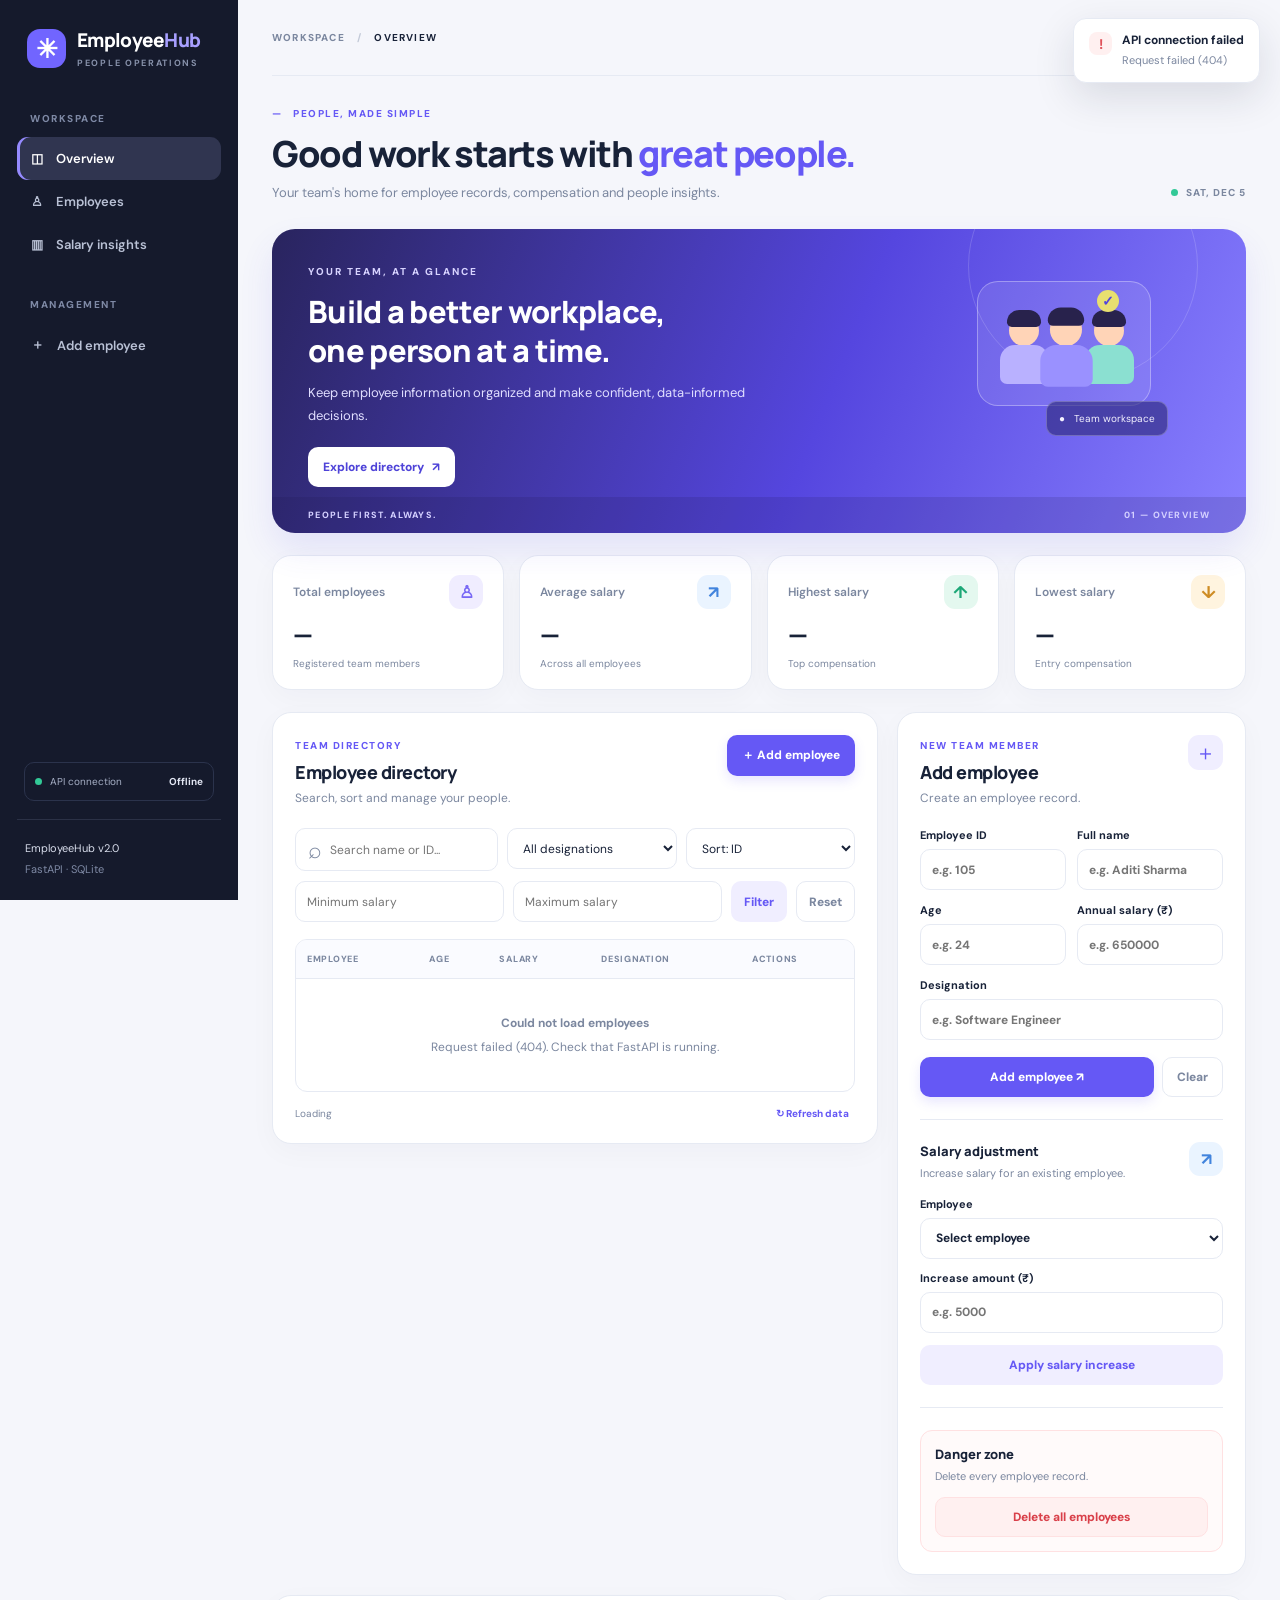
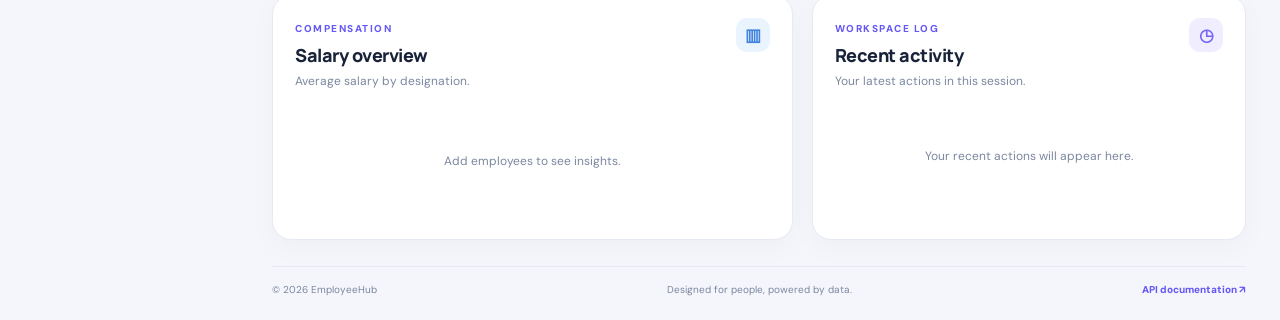
==== templates/index.html @ 41b006d5 "Add premium EmployeeHub dashboard" ====
<!DOCTYPE html>
<html lang="en">
<head>
    <meta charset="UTF-8">
    <meta name="viewport" content="width=device-width, initial-scale=1.0">
    <meta name="theme-color" content="#151a2c">

    <title>EmployeeHub — People Operations</title>

    <link rel="preconnect" href="https://fonts.googleapis.com">
    <link rel="preconnect" href="https://fonts.gstatic.com" crossorigin>

    <link href="https://fonts.googleapis.com/css2?family=DM+Sans:wght@400;500;600;700&family=Manrope:wght@500;600;700;800&display=swap"
          rel="stylesheet">

    <link rel="stylesheet" href="/static/styles.css">
</head>

<body>
<div class="shell">

    <!-- Sidebar -->
    <aside class="sidebar" id="sidebar">
        <a class="brand" href="/">
            <span class="brand-logo">✳</span>
            <span>
                Employee<span class="accent">Hub</span>
                <small>PEOPLE OPERATIONS</small>
            </span>
        </a>

        <div class="nav-label">WORKSPACE</div>

        <a class="nav-link active" href="#overview" data-nav="overview">
            ◫ <span>Overview</span>
        </a>

        <a class="nav-link" href="#employees" data-nav="employees">
            ♙ <span>Employees</span>
        </a>

        <a class="nav-link" href="#insights" data-nav="insights">
            ▥ <span>Salary insights</span>
        </a>

        <div class="nav-label spaced">MANAGEMENT</div>

        <button class="nav-link" id="navAdd">
            ＋ <span>Add employee</span>
        </button>

        <div class="side-bottom">
            <div class="api-state">
                <i></i>
                API connection
                <b id="apiStatus">Checking</b>
            </div>

            <div class="side-foot">
                EmployeeHub v2.0<br>
                <span>FastAPI · SQLite</span>
            </div>
        </div>
    </aside>

    <!-- Main content -->
    <main class="main">

        <header class="topbar">
            <button class="icon-btn mobile-menu" id="menuToggle"
                    aria-label="Toggle navigation">☰</button>

            <div class="crumb">
                WORKSPACE <span>/</span>
                <b id="crumb">OVERVIEW</b>
            </div>

            <div class="top-actions">
                <button class="icon-btn" id="themeToggle"
                        title="Toggle dark mode">☾</button>
                <button class="profile-btn" id="profileButton">EH</button>
            </div>
        </header>

        <!-- Overview -->
        <section class="page-head" id="overview">
            <div>
                <div class="eyebrow">— &nbsp; PEOPLE, MADE SIMPLE</div>

                <h1>
                    Good work starts with
                    <em>great people.</em>
                </h1>

                <p>
                    Your team's home for employee records,
                    compensation and people insights.
                </p>
            </div>

            <span class="today">
                <i></i>
                <span id="today"></span>
            </span>
        </section>

        <!-- Hero -->
        <section class="hero">
            <div class="hero-text">
                <span class="hero-kicker">YOUR TEAM, AT A GLANCE</span>

                <h2>
                    Build a better workplace,<br>
                    one person at a time.
                </h2>

                <p>
                    Keep employee information organized and make
                    confident, data-informed decisions.
                </p>

                <button class="btn light" id="explore">
                    Explore directory <b>↗</b>
                </button>
            </div>

            <div class="hero-art" aria-hidden="true">
                <div class="art-ring"></div>

                <div class="art-card">
                    <span class="figure f1"><i></i><b></b></span>
                    <span class="figure f2"><i></i><b></b></span>
                    <span class="figure f3"><i></i><b></b></span>
                    <span class="check">✓</span>
                </div>

                <div class="float-tag">● &nbsp; Team workspace</div>
            </div>

            <div class="hero-foot">
                <span>PEOPLE FIRST. ALWAYS.</span>
                <span>01 — OVERVIEW</span>
            </div>
        </section>

        <!-- Statistics -->
        <section class="stats">
            <article class="stat">
                <div class="stat-head">
                    Total employees
                    <span class="stat-icon purple">♙</span>
                </div>
                <strong id="total">—</strong>
                <small>Registered team members</small>
            </article>

            <article class="stat">
                <div class="stat-head">
                    Average salary
                    <span class="stat-icon blue">↗</span>
                </div>
                <strong id="average">—</strong>
                <small>Across all employees</small>
            </article>

            <article class="stat">
                <div class="stat-head">
                    Highest salary
                    <span class="stat-icon green">↑</span>
                </div>
                <strong id="highest">—</strong>
                <small id="highName">Top compensation</small>
            </article>

            <article class="stat">
                <div class="stat-head">
                    Lowest salary
                    <span class="stat-icon amber">↓</span>
                </div>
                <strong id="lowest">—</strong>
                <small id="lowName">Entry compensation</small>
            </article>
        </section>

        <!-- Employee directory and management -->
        <section class="main-grid">

            <article class="panel directory" id="employees">
                <div class="panel-head">
                    <div>
                        <label>TEAM DIRECTORY</label>
                        <h2>Employee directory</h2>
                        <p>Search, sort and manage your people.</p>
                    </div>

                    <button class="btn primary" id="addTop">
                        ＋ Add employee
                    </button>
                </div>

                <!-- Search, designation and sorting -->
                <div class="filters">
                    <label class="search">
                        ⌕
                        <input id="search"
                               placeholder="Search name or ID..."
                               type="search">
                    </label>

                    <select id="designationFilter">
                        <option value="">All designations</option>
                    </select>

                    <select id="sort">
                        <option value="id">Sort: ID</option>
                        <option value="name">Name A–Z</option>
                        <option value="-salary">Salary: High to low</option>
                        <option value="salary">Salary: Low to high</option>
                        <option value="age">Age: Youngest</option>
                    </select>
                </div>

                <!-- Salary filters -->
                <div class="filters secondary">
                    <input id="minSalary" type="number" min="0"
                           placeholder="Minimum salary">

                    <input id="maxSalary" type="number" min="0"
                           placeholder="Maximum salary">

                    <button class="btn soft" id="filterBtn">Filter</button>
                    <button class="btn ghost" id="resetBtn">Reset</button>
                </div>

                <!-- Employee table -->
                <div class="table-wrap">
                    <table>
                        <thead>
                            <tr>
                                <th>EMPLOYEE</th>
                                <th>AGE</th>
                                <th>SALARY</th>
                                <th>DESIGNATION</th>
                                <th>ACTIONS</th>
                            </tr>
                        </thead>

                        <tbody id="rows">
                            <tr>
                                <td colspan="5" class="empty">
                                    Loading employees…
                                </td>
                            </tr>
                        </tbody>
                    </table>
                </div>

                <div class="table-foot">
                    <span id="resultCount">Loading</span>
                    <button id="refresh" class="link-btn">
                        ↻ Refresh data
                    </button>
                </div>
            </article>

            <!-- Employee form -->
            <aside class="panel management" id="employeeFormPanel">
                <div class="panel-head">
                    <div>
                        <label id="formLabel">NEW TEAM MEMBER</label>
                        <h2 id="formTitle">Add employee</h2>
                        <p id="formSub">Create an employee record.</p>
                    </div>

                    <span class="form-icon">＋</span>
                </div>

                <form id="employeeForm">
                    <div class="form-fields">
                        <label>
                            Employee ID
                            <input id="employeeId" type="number" min="1"
                                   placeholder="e.g. 105" required>
                        </label>

                        <label>
                            Full name
                            <input id="employeeName" maxlength="100"
                                   placeholder="e.g. Aditi Sharma" required>
                        </label>

                        <label>
                            Age
                            <input id="employeeAge" type="number"
                                   min="16" max="100"
                                   placeholder="e.g. 24" required>
                        </label>

                        <label>
                            Annual salary (₹)
                            <input id="employeeSalary" type="number"
                                   min="0" step=".01"
                                   placeholder="e.g. 650000" required>
                        </label>

                        <label class="wide">
                            Designation
                            <input id="employeeDesignation" maxlength="100"
                                   placeholder="e.g. Software Engineer" required>
                        </label>
                    </div>

                    <div class="form-actions">
                        <button class="btn primary" id="submitEmployee"
                                type="submit">
                            Add employee ↗
                        </button>

                        <button class="btn ghost" id="clearForm" type="button">
                            Clear
                        </button>
                    </div>

                    <button class="btn ghost cancel hidden"
                            id="cancelEdit" type="button">
                        Cancel editing
                    </button>
                </form>

                <div class="divider"></div>

                <!-- Salary adjustment -->
                <div class="small-head">
                    <div>
                        <h3>Salary adjustment</h3>
                        <p>Increase salary for an existing employee.</p>
                    </div>
                    <span class="stat-icon blue">↗</span>
                </div>

                <form id="salaryForm" class="salary-form">
                    <label>
                        Employee
                        <select id="salaryEmployee" required>
                            <option value="">Select employee</option>
                        </select>
                    </label>

                    <label>
                        Increase amount (₹)
                        <input id="increaseAmount" type="number" min="1"
                               placeholder="e.g. 5000" required>
                    </label>

                    <button class="btn soft full" type="submit">
                        Apply salary increase
                    </button>
                </form>

                <div class="divider"></div>

                <!-- Destructive action -->
                <div class="danger">
                    <h3>Danger zone</h3>
                    <p>Delete every employee record.</p>

                    <button class="btn danger-btn full" id="deleteAll">
                        Delete all employees
                    </button>
                </div>
            </aside>
        </section>

        <!-- Insights -->
        <section class="insights" id="insights">
            <article class="panel">
                <div class="panel-head">
                    <div>
                        <label>COMPENSATION</label>
                        <h2>Salary overview</h2>
                        <p>Average salary by designation.</p>
                    </div>
                    <span class="stat-icon blue">▥</span>
                </div>

                <div id="chart" class="chart">
                    <p class="empty">Add employees to see insights.</p>
                </div>
            </article>

            <article class="panel">
                <div class="panel-head">
                    <div>
                        <label>WORKSPACE LOG</label>
                        <h2>Recent activity</h2>
                        <p>Your latest actions in this session.</p>
                    </div>
                    <span class="stat-icon purple">◷</span>
                </div>

                <div id="activity" class="activity">
                    <p class="empty">
                        Your recent actions will appear here.
                    </p>
                </div>
            </article>
        </section>

        <footer>
            <span>© <span id="year"></span> EmployeeHub</span>
            <span>Designed for people, powered by data.</span>
            <a href="/docs" target="_blank">API documentation ↗</a>
        </footer>
    </main>
</div>

<!-- Toast notifications -->
<div id="toasts" class="toasts" aria-live="polite"></div>

<!-- Delete confirmation dialog -->
<div id="confirm" class="overlay hidden"
     role="dialog" aria-modal="true">

    <div class="dialog">
        <span class="warning">!</span>
        <h2 id="confirmTitle">Are you sure?</h2>
        <p id="confirmText"></p>

        <div class="dialog-actions">
            <button class="btn ghost" id="cancelConfirm">Cancel</button>
            <button class="btn danger-btn" id="acceptConfirm">
                Confirm delete
            </button>
        </div>
    </div>
</div>

<!-- Workspace profile dialog -->
<div id="profile" class="overlay hidden"
     role="dialog" aria-modal="true">

    <div class="dialog profile">
        <button id="closeProfile" class="close">×</button>

        <span class="profile-logo">EH</span>
        <h2>EmployeeHub workspace</h2>
        <p>People operations, made clearer.</p>

        <div class="profile-row">
            <span>API status</span>
            <b id="profileStatus">Checking</b>
        </div>

        <div class="profile-row">
            <span>Database</span>
            <b>SQLite</b>
        </div>

        <div class="profile-row">
            <span>Backend</span>
            <b>FastAPI</b>
        </div>

        <a class="btn soft full" href="/docs" target="_blank">
            Open API docs ↗
        </a>
    </div>
</div>

<script src="/static/app.js"></script>
</body>
</html>
---- static/styles.css ----
:root {
    --bg: #f5f6fb;
    --card: #ffffff;
    --soft: #fafbff;
    --text: #182238;
    --muted: #7b879f;
    --border: #e6eaf3;
    --purple: #6558f5;
    --purple-soft: #f0eeff;
    --sidebar: #151a2c;
    --shadow: 0 8px 28px #1e2b4c08;
}

* {
    box-sizing: border-box;
}

html {
    scroll-behavior: smooth;
    scroll-padding-top: 90px;
}

body {
    margin: 0;
    background: var(--bg);
    color: var(--text);
    font: 14px "DM Sans", sans-serif;
    -webkit-font-smoothing: antialiased;
}

button,
input,
select {
    font: inherit;
}

button {
    cursor: pointer;
}

a {
    color: inherit;
    text-decoration: none;
}

.shell {
    min-height: 100vh;
}

/* Sidebar */

.sidebar {
    position: fixed;
    inset: 0 auto 0 0;
    width: 238px;
    background: var(--sidebar);
    color: white;
    padding: 27px 17px 20px;
    display: flex;
    flex-direction: column;
    z-index: 20;
}

.brand {
    display: flex;
    align-items: center;
    gap: 11px;
    margin: 0 10px 43px;
    font: 800 19px Manrope, sans-serif;
    letter-spacing: -.7px;
}

.brand-logo {
    display: grid;
    place-items: center;
    width: 39px;
    height: 39px;
    border-radius: 13px;
    background: #7165ff;
    color: white;
    font-size: 26px;
}

.accent {
    color: #a79fff;
}

.brand small {
    display: block;
    margin-top: 4px;
    font: 700 9px "DM Sans", sans-serif;
    letter-spacing: 1.7px;
    color: #8791aa;
}

.nav-label {
    padding: 0 13px;
    margin-bottom: 12px;
    color: #7e89a5;
    font-size: 10px;
    font-weight: 800;
    letter-spacing: 1.5px;
}

.spaced {
    margin-top: 32px;
}

.nav-link {
    display: flex;
    align-items: center;
    gap: 13px;
    width: 100%;
    padding: 13px 14px;
    border: 0;
    border-radius: 11px;
    background: transparent;
    color: #b9c1d5;
    text-align: left;
    font-size: 13px;
    font-weight: 600;
}

.nav-link:hover,
.nav-link.active {
    background: #303550;
    color: white;
}

.nav-link.active {
    box-shadow: inset 3px 0 #958aff;
}

.side-bottom {
    margin-top: auto;
}

.api-state {
    display: flex;
    align-items: center;
    gap: 8px;
    margin: 0 7px 18px;
    padding: 12px 10px;
    border: 1px solid #2b334c;
    border-radius: 10px;
    color: #a8b1c7;
    font-size: 10px;
}

.api-state i,
.today i {
    width: 7px;
    height: 7px;
    border-radius: 50%;
    background: #32c997;
}

.api-state b {
    margin-left: auto;
    color: #e3e7f4;
}

.side-foot {
    border-top: 1px solid #2b3146;
    padding: 18px 8px 0;
    color: #d9deec;
    font-size: 11px;
    line-height: 1.9;
}

.side-foot span {
    color: #7f8aa5;
}

/* Main header */

.main {
    margin-left: 238px;
    padding: 0 34px 24px;
    max-width: 1800px;
}

.topbar {
    height: 76px;
    display: flex;
    align-items: center;
    border-bottom: 1px solid var(--border);
    margin-bottom: 31px;
}

.crumb {
    font-size: 10px;
    font-weight: 800;
    letter-spacing: 1.2px;
    color: var(--muted);
}

.crumb span {
    padding: 0 9px;
    color: #c3cad8;
}

.crumb b {
    color: var(--text);
}

.top-actions {
    display: flex;
    gap: 11px;
    align-items: center;
    margin-left: auto;
}

.icon-btn,
.profile-btn {
    display: grid;
    place-items: center;
    width: 39px;
    height: 39px;
    border: 1px solid var(--border);
    border-radius: 12px;
    background: var(--card);
    color: var(--text);
    font-size: 19px;
}

.profile-btn {
    border: 0;
    background: #e9e7ff;
    color: #6558f5;
    font-weight: 800;
    font-size: 12px;
}

.mobile-menu {
    display: none;
}

.page-head {
    display: flex;
    justify-content: space-between;
    align-items: flex-end;
    gap: 20px;
    margin-bottom: 25px;
}

.eyebrow,
.panel-head label {
    font-size: 10px;
    font-weight: 800;
    letter-spacing: 1.5px;
    color: var(--purple);
}

h1,
h2,
h3,
p {
    margin-top: 0;
}

.page-head h1 {
    margin: 12px 0 8px;
    font: 800 clamp(27px, 3vw, 36px)/1.2 Manrope, sans-serif;
    letter-spacing: -1.4px;
}

.page-head h1 em {
    color: var(--purple);
    font-style: normal;
}

.page-head p,
.panel-head p {
    margin: 0;
    color: var(--muted);
    font-size: 13px;
    line-height: 1.6;
}

.today {
    display: flex;
    align-items: center;
    gap: 8px;
    margin-bottom: 5px;
    color: var(--muted);
    font-size: 10px;
    font-weight: 800;
    letter-spacing: 1px;
    white-space: nowrap;
}

/* Hero banner */

.hero {
    position: relative;
    isolation: isolate;
    overflow: hidden;
    min-height: 255px;
    border-radius: 23px;
    padding: 32px 36px 46px;
    color: #fff;
    background: linear-gradient(
        112deg,
        #29245e,
        #5546df 57%,
        #8980ff
    );
    box-shadow: 0 17px 34px #4f46e51b;
}

.hero-text {
    position: relative;
    z-index: 2;
    max-width: 540px;
}

.hero-kicker {
    font-size: 10px;
    letter-spacing: 2px;
    font-weight: 800;
    color: #d7d3ff;
}

.hero h2 {
    margin: 13px 0 10px;
    font: 800 clamp(24px, 2.4vw, 31px)/1.28 Manrope, sans-serif;
    letter-spacing: -.7px;
}

.hero p {
    max-width: 470px;
    color: #e0deff;
    font-size: 13px;
    line-height: 1.8;
    margin-bottom: 20px;
}

.hero-art {
    position: absolute;
    right: 8%;
    top: 22px;
    width: 250px;
    height: 185px;
}

.art-ring {
    position: absolute;
    right: -30px;
    top: -100px;
    width: 230px;
    height: 230px;
    border: 1px solid #ffffff28;
    border-radius: 50%;
}

.art-card {
    position: absolute;
    right: 17px;
    top: 30px;
    width: 174px;
    height: 125px;
    border: 1px solid #ffffff52;
    border-radius: 21px;
    background: #ffffff1a;
}

.figure {
    position: absolute;
    bottom: 21px;
    width: 49px;
    height: 77px;
}

.f1 { left: 22px; }
.f2 {
    left: 64px;
    transform: scale(1.07);
    z-index: 2;
}
.f3 { left: 107px; }

.figure i {
    position: absolute;
    top: 8px;
    left: 9px;
    width: 30px;
    height: 31px;
    border-radius: 50%;
    background: #ffd4b7;
}

.figure i:before {
    content: "";
    position: absolute;
    top: -5px;
    left: -2px;
    width: 34px;
    height: 17px;
    border-radius: 20px 20px 8px 8px;
    background: #28224c;
}

.figure b {
    position: absolute;
    bottom: 0;
    width: 49px;
    height: 39px;
    border-radius: 15px 15px 7px 7px;
    background: #b9b1ff;
}

.f2 b { background: #9a91ff; }
.f3 b { background: #8be0d1; }

.check {
    position: absolute;
    right: 31px;
    top: 8px;
    display: grid;
    place-items: center;
    width: 22px;
    height: 22px;
    border-radius: 50%;
    background: #e8df70;
    color: #5144dc;
    font-weight: 900;
}

.float-tag {
    position: absolute;
    right: 0;
    bottom: 0;
    padding: 10px 12px;
    border: 1px solid #ffffff3d;
    border-radius: 10px;
    background: #302b80a6;
    font-size: 10px;
    color: #f3f1ff;
}

.hero-foot {
    position: absolute;
    bottom: 0;
    left: 0;
    right: 0;
    display: flex;
    justify-content: space-between;
    padding: 12px 36px;
    background: #17134424;
    color: #d4d0ff;
    font-size: 9px;
    font-weight: 800;
    letter-spacing: 1.3px;
}

/* Statistics */

.stats {
    display: grid;
    grid-template-columns: repeat(4, minmax(0, 1fr));
    gap: 15px;
    margin: 22px 0;
}

.stat,
.panel {
    background: var(--card);
    border: 1px solid var(--border);
    border-radius: 19px;
    box-shadow: var(--shadow);
    min-width: 0;
}

.stat {
    padding: 19px 20px;
}

.stat-head {
    display: flex;
    justify-content: space-between;
    align-items: center;
    gap: 8px;
    color: var(--muted);
    font-size: 12px;
    font-weight: 600;
}

.stat-icon {
    display: grid;
    place-items: center;
    width: 34px;
    height: 34px;
    flex: 0 0 auto;
    border-radius: 11px;
    font-size: 17px;
    font-weight: 800;
}

.purple {
    background: #f0edff;
    color: #7767f5;
}

.blue {
    background: #eaf4ff;
    color: #4284dd;
}

.green {
    background: #e4f8ef;
    color: #1da777;
}

.amber {
    background: #fff4df;
    color: #ce8c23;
}

.stat > strong {
    display: block;
    margin: 11px 0 6px;
    font: 800 clamp(21px, 2vw, 27px)/1.2 Manrope, sans-serif;
    letter-spacing: -.8px;
    overflow-wrap: anywhere;
}

.stat > small {
    display: block;
    color: var(--muted);
    font-size: 10px;
    white-space: nowrap;
    overflow: hidden;
    text-overflow: ellipsis;
}

/* Directory and management layout */

.main-grid {
    display: grid;
    grid-template-columns: minmax(0, 1.65fr) minmax(315px, .95fr);
    gap: 19px;
    align-items: start;
}

.panel {
    padding: 22px;
}

.panel-head {
    display: flex;
    justify-content: space-between;
    align-items: flex-start;
    gap: 12px;
    margin-bottom: 20px;
}

.panel-head h2 {
    margin: 7px 0 5px;
    font: 800 18px Manrope, sans-serif;
    letter-spacing: -.5px;
}

.panel-head p {
    font-size: 12px;
}

/* Search and filters */

.filters {
    display: grid;
    grid-template-columns: minmax(120px, 1.2fr) minmax(115px, 1fr) minmax(110px, 1fr);
    gap: 9px;
    margin-bottom: 10px;
}

.filters input,
.filters select,
.form-fields input,
.salary-form input,
.salary-form select {
    height: 41px;
    width: 100%;
    min-width: 0;
    border: 1px solid var(--border);
    border-radius: 10px;
    padding: 0 11px;
    background: var(--card);
    color: var(--text);
    outline: none;
    font-size: 12px;
}

.filters input:focus,
.filters select:focus,
.form-fields input:focus,
.salary-form input:focus,
.salary-form select:focus {
    border-color: #958cff;
    box-shadow: 0 0 0 3px #7668f51b;
}

.search {
    display: flex;
    align-items: center;
    gap: 8px;
    padding-left: 12px;
    border: 1px solid var(--border);
    border-radius: 10px;
    color: var(--muted);
    font-size: 23px;
}

.search input {
    border: 0;
    padding-left: 0;
}

.search input:focus {
    box-shadow: none;
}

.secondary {
    grid-template-columns: 1fr 1fr auto auto;
    margin-bottom: 17px;
}

.secondary .btn {
    padding: 0 12px;
}

/* Buttons */

.btn {
    display: inline-flex;
    align-items: center;
    justify-content: center;
    gap: 8px;
    border: 1px solid transparent;
    border-radius: 10px;
    padding: 11px 14px;
    font-size: 12px;
    font-weight: 800;
    transition: .18s;
    white-space: nowrap;
}

.btn:hover {
    transform: translateY(-1px);
}

.btn:disabled {
    opacity: .55;
}

.primary {
    background: var(--purple);
    color: white;
    box-shadow: 0 5px 12px #6558f526;
}

.primary:hover {
    background: #5143e4;
}

.light {
    background: white;
    color: #4e43d8;
}

.soft {
    background: var(--purple-soft);
    color: var(--purple);
}

.ghost {
    background: var(--card);
    border-color: var(--border);
    color: var(--muted);
}

.danger-btn {
    background: #fff0f0;
    color: #d9404a;
    border-color: #ffe1e2;
}

.full {
    width: 100%;
}

/* Employee table */

.table-wrap {
    overflow-x: auto;
    border: 1px solid var(--border);
    border-radius: 12px;
}

table {
    width: 100%;
    border-collapse: collapse;
    text-align: left;
    white-space: nowrap;
}

thead {
    background: var(--soft);
}

th {
    padding: 13px 11px;
    color: var(--muted);
    font-size: 9px;
    letter-spacing: .7px;
    font-weight: 800;
}

td {
    padding: 13px 11px;
    border-top: 1px solid var(--border);
    font-size: 11px;
}

tbody tr:hover {
    background: var(--soft);
}

.employee {
    display: flex;
    align-items: center;
    gap: 9px;
    min-width: 135px;
}

.avatar {
    display: grid;
    place-items: center;
    width: 34px;
    height: 34px;
    flex: 0 0 auto;
    border-radius: 11px;
    background: var(--avbg);
    color: var(--avfg);
    font-size: 10px;
    font-weight: 800;
}

.employee b {
    display: block;
    max-width: 130px;
    overflow: hidden;
    text-overflow: ellipsis;
    font-size: 11px;
}

.employee small {
    display: block;
    margin-top: 4px;
    color: var(--muted);
    font-size: 10px;
}

.salary {
    font-weight: 800;
    font-variant-numeric: tabular-nums;
}

.badge {
    display: inline-flex;
    padding: 6px 9px;
    border-radius: 8px;
    background: var(--purple-soft);
    color: var(--purple);
    font-size: 10px;
    font-weight: 700;
}

.actions {
    display: flex;
    gap: 5px;
}

.actions button {
    border: 0;
    border-radius: 7px;
    padding: 7px 8px;
    font-size: 10px;
    font-weight: 800;
}

.edit {
    background: var(--purple-soft);
    color: var(--purple);
}

.delete {
    background: #fff0f0;
    color: #df5159;
}

.empty {
    text-align: center;
    padding: 32px 10px;
    color: var(--muted);
    line-height: 2;
    font-size: 12px;
}

.table-foot {
    display: flex;
    justify-content: space-between;
    align-items: center;
    padding-top: 14px;
    color: var(--muted);
    font-size: 10px;
}

.link-btn {
    border: 0;
    background: none;
    color: var(--purple);
    font-weight: 800;
    font-size: 10px;
}

/* Employee form */

.form-icon {
    display: grid;
    place-items: center;
    width: 35px;
    height: 35px;
    border-radius: 11px;
    background: var(--purple-soft);
    color: var(--purple);
    font-size: 21px;
}

.form-fields {
    display: grid;
    grid-template-columns: 1fr 1fr;
    gap: 13px 11px;
}

.form-fields label,
.salary-form label {
    display: flex;
    flex-direction: column;
    gap: 7px;
    font-size: 11px;
    font-weight: 700;
}

.form-fields input,
.salary-form input,
.salary-form select {
    font-size: 12px;
}

.form-fields .wide {
    grid-column: 1 / -1;
}

.form-actions {
    display: grid;
    grid-template-columns: minmax(0, 1fr) auto;
    gap: 8px;
    margin-top: 17px;
}

.cancel {
    width: 100%;
    margin-top: 8px;
}

.hidden {
    display: none !important;
}

.divider {
    height: 1px;
    background: var(--border);
    margin: 22px 0;
}

.small-head {
    display: flex;
    justify-content: space-between;
    align-items: flex-start;
    margin-bottom: 14px;
}

.small-head h3,
.danger h3 {
    margin: 0 0 5px;
    font: 800 13px Manrope, sans-serif;
}

.small-head p,
.danger p {
    margin: 0;
    color: var(--muted);
    font-size: 11px;
    line-height: 1.6;
}

.salary-form {
    display: grid;
    gap: 12px;
}

.danger {
    padding: 14px;
    border: 1px solid #ffe1e2;
    border-radius: 12px;
    background: #fffafa;
}

.danger p {
    margin-bottom: 12px;
}

/* Salary chart and activity */

.insights {
    display: grid;
    grid-template-columns: 1.2fr 1fr;
    gap: 19px;
    margin-top: 20px;
}

.chart {
    display: grid;
    gap: 17px;
    padding-top: 5px;
}

.chart-row {
    display: grid;
    grid-template-columns: minmax(80px, 120px) 1fr 58px;
    align-items: center;
    gap: 10px;
}

.chart-row > b {
    font-size: 11px;
    white-space: nowrap;
    overflow: hidden;
    text-overflow: ellipsis;
}

.chart-row > div {
    height: 9px;
    background: var(--bg);
    border-radius: 20px;
    overflow: hidden;
}

.chart-row i {
    display: block;
    height: 100%;
    border-radius: 20px;
    background: linear-gradient(90deg, #6b5cf6, #a49aff);
}

.chart-row small {
    font-size: 10px;
    color: var(--muted);
    text-align: right;
}

.activity-item {
    display: flex;
    gap: 10px;
    padding: 12px 0;
    border-bottom: 1px solid var(--border);
}

.activity-item:last-child {
    border: 0;
}

.activity-item > i {
    display: grid;
    place-items: center;
    width: 31px;
    height: 31px;
    flex: 0 0 auto;
    border-radius: 10px;
    background: var(--purple-soft);
    color: var(--purple);
    font-style: normal;
    font-weight: 800;
}

.activity-item b {
    display: block;
    font-size: 11px;
}

.activity-item small {
    display: block;
    margin-top: 5px;
    color: var(--muted);
    font-size: 10px;
}

/* Footer and notifications */

footer {
    display: flex;
    justify-content: space-between;
    gap: 12px;
    margin-top: 26px;
    padding-top: 16px;
    border-top: 1px solid var(--border);
    color: var(--muted);
    font-size: 10px;
}

footer a {
    color: var(--purple);
    font-weight: 800;
}

.toasts {
    position: fixed;
    right: 20px;
    top: 18px;
    display: grid;
    gap: 9px;
    z-index: 100;
    max-width: min(360px, calc(100vw - 30px));
}

.toast {
    display: flex;
    gap: 10px;
    padding: 13px 15px;
    border: 1px solid var(--border);
    border-radius: 13px;
    background: var(--card);
    box-shadow: 0 14px 40px #18223820;
}

.toast > b {
    display: grid;
    place-items: center;
    width: 23px;
    height: 23px;
    flex: 0 0 auto;
    border-radius: 8px;
    background: #e4f8ef;
    color: #149568;
}

.toast.bad > b {
    background: #fff0f0;
    color: #df5159;
}

.toast strong {
    display: block;
    font-size: 12px;
}

.toast span {
    display: block;
    margin-top: 4px;
    color: var(--muted);
    font-size: 11px;
    line-height: 1.5;
}

/* Confirmation and profile modals */

.overlay {
    position: fixed;
    inset: 0;
    z-index: 80;
    display: grid;
    place-items: center;
    padding: 20px;
    background: #10162985;
    backdrop-filter: blur(5px);
}

.dialog {
    position: relative;
    width: min(420px, 100%);
    padding: 27px;
    border: 1px solid var(--border);
    border-radius: 21px;
    background: var(--card);
    box-shadow: 0 25px 80px #0b102933;
}

.warning {
    display: grid;
    place-items: center;
    width: 42px;
    height: 42px;
    border-radius: 14px;
    background: #fff0f0;
    color: #df5159;
    font-size: 23px;
    font-weight: 900;
}

.dialog h2 {
    margin: 16px 0 8px;
    font: 800 20px Manrope, sans-serif;
}

.dialog p {
    color: var(--muted);
    font-size: 12px;
    line-height: 1.7;
}

.dialog-actions {
    display: flex;
    justify-content: flex-end;
    gap: 9px;
    margin-top: 20px;
}

.profile {
    text-align: center;
}

.close {
    position: absolute;
    right: 14px;
    top: 9px;
    border: 0;
    background: none;
    color: var(--muted);
    font-size: 25px;
}

.profile-logo {
    display: grid;
    place-items: center;
    width: 56px;
    height: 56px;
    margin: auto;
    border-radius: 17px;
    background: var(--purple-soft);
    color: var(--purple);
    font-weight: 900;
}

.profile-row {
    display: flex;
    justify-content: space-between;
    padding: 13px 0;
    border-bottom: 1px solid var(--border);
    font-size: 12px;
    text-align: left;
}

.profile-row span {
    color: var(--muted);
}

.profile-row b {
    font-size: 11px;
}

.profile .btn {
    margin-top: 17px;
}

/* Dark mode */

body.dark {
    --bg: #101421;
    --card: #191f30;
    --soft: #1d2437;
    --text: #edf0fa;
    --muted: #9ba7c0;
    --border: #2b344a;
    --purple: #a198ff;
    --purple-soft: #2a2750;
    --shadow: 0 8px 28px #0002;
}

body.dark .danger {
    background: #241c29;
    border-color: #4c2b35;
}

body.dark .danger-btn {
    background: #3b222c;
    color: #ff9ba1;
    border-color: #4c2b35;
}

body.dark .delete {
    background: #3b222c;
    color: #ff9ba1;
}

body.dark .badge,
body.dark .edit {
    background: #2a2750;
    color: #b3aaff;
}

body.dark .profile-btn {
    background: #302b56;
    color: #b7adff;
}

/* Responsive tablet layout */

@media (max-width: 1250px) {
    .main {
        padding: 0 22px 22px;
    }

    .sidebar {
        width: 220px;
    }

    .main {
        margin-left: 220px;
    }

    .main-grid {
        grid-template-columns: minmax(0, 1fr) minmax(300px, .85fr);
    }

    .hero-art {
        right: 1%;
    }

    .hero-text {
        max-width: 55%;
    }

    .stat {
        padding: 16px;
    }

    .panel {
        padding: 18px;
    }

    .secondary {
        grid-template-columns: 1fr 1fr;
    }

    .secondary .btn {
        height: 39px;
    }
}

/* Responsive small screens */

@media (max-width: 980px) {
    .sidebar {
        width: 238px;
        transform: translateX(-100%);
        transition: transform .25s;
        box-shadow: 20px 0 50px #0002;
    }

    .sidebar.open {
        transform: translateX(0);
    }

    .main {
        margin-left: 0;
    }

    .mobile-menu {
        display: grid;
        margin-right: 12px;
    }

    .topbar {
        justify-content: flex-start;
    }

    .crumb {
        flex: 1;
    }

    .main-grid {
        grid-template-columns: 1fr;
    }

    .insights {
        grid-template-columns: 1fr 1fr;
    }

    .hero-art {
        opacity: .65;
    }
}

/* Mobile */

@media (max-width: 680px) {
    .main {
        padding: 0 13px 18px;
    }

    .topbar {
        height: 64px;
        margin-bottom: 22px;
    }

    .page-head h1 {
        font-size: 27px;
    }

    .today {
        display: none;
    }

    .hero {
        padding: 25px 22px 45px;
        min-height: 250px;
    }

    .hero-text {
        max-width: 100%;
    }

    .hero h2 {
        font-size: 24px;
    }

    .hero p {
        max-width: 92%;
        font-size: 12px;
    }

    .hero-art {
        right: -80px;
        opacity: .2;
    }

    .hero-foot {
        padding: 11px 22px;
    }

    .stats {
        grid-template-columns: 1fr 1fr;
        gap: 9px;
        margin: 15px 0;
    }

    .stat {
        padding: 14px;
    }

    .stat > strong {
        font-size: 22px;
    }

    .stat-head {
        font-size: 11px;
    }

    .stat > small {
        font-size: 9px;
    }

    .panel {
        padding: 15px;
        border-radius: 16px;
    }

    .panel-head h2 {
        font-size: 16px;
    }

    .panel-head p {
        font-size: 11px;
    }

    .panel-head > .btn {
        padding: 10px;
        font-size: 10px;
    }

    .filters {
        grid-template-columns: 1fr 1fr;
    }

    .search {
        grid-column: 1 / -1;
    }

    .secondary {
        grid-template-columns: 1fr 1fr;
    }

    .form-fields {
        grid-template-columns: 1fr 1fr;
    }

    .insights {
        grid-template-columns: 1fr;
    }

    .chart-row {
        grid-template-columns: 90px 1fr 55px;
    }

    footer {
        flex-wrap: wrap;
    }

    footer span:nth-child(2) {
        display: none;
    }
}

/* Respect reduced-motion preferences */

@media (prefers-reduced-motion: reduce) {
    * {
        scroll-behavior: auto !important;
        transition: none !important;
    }
}
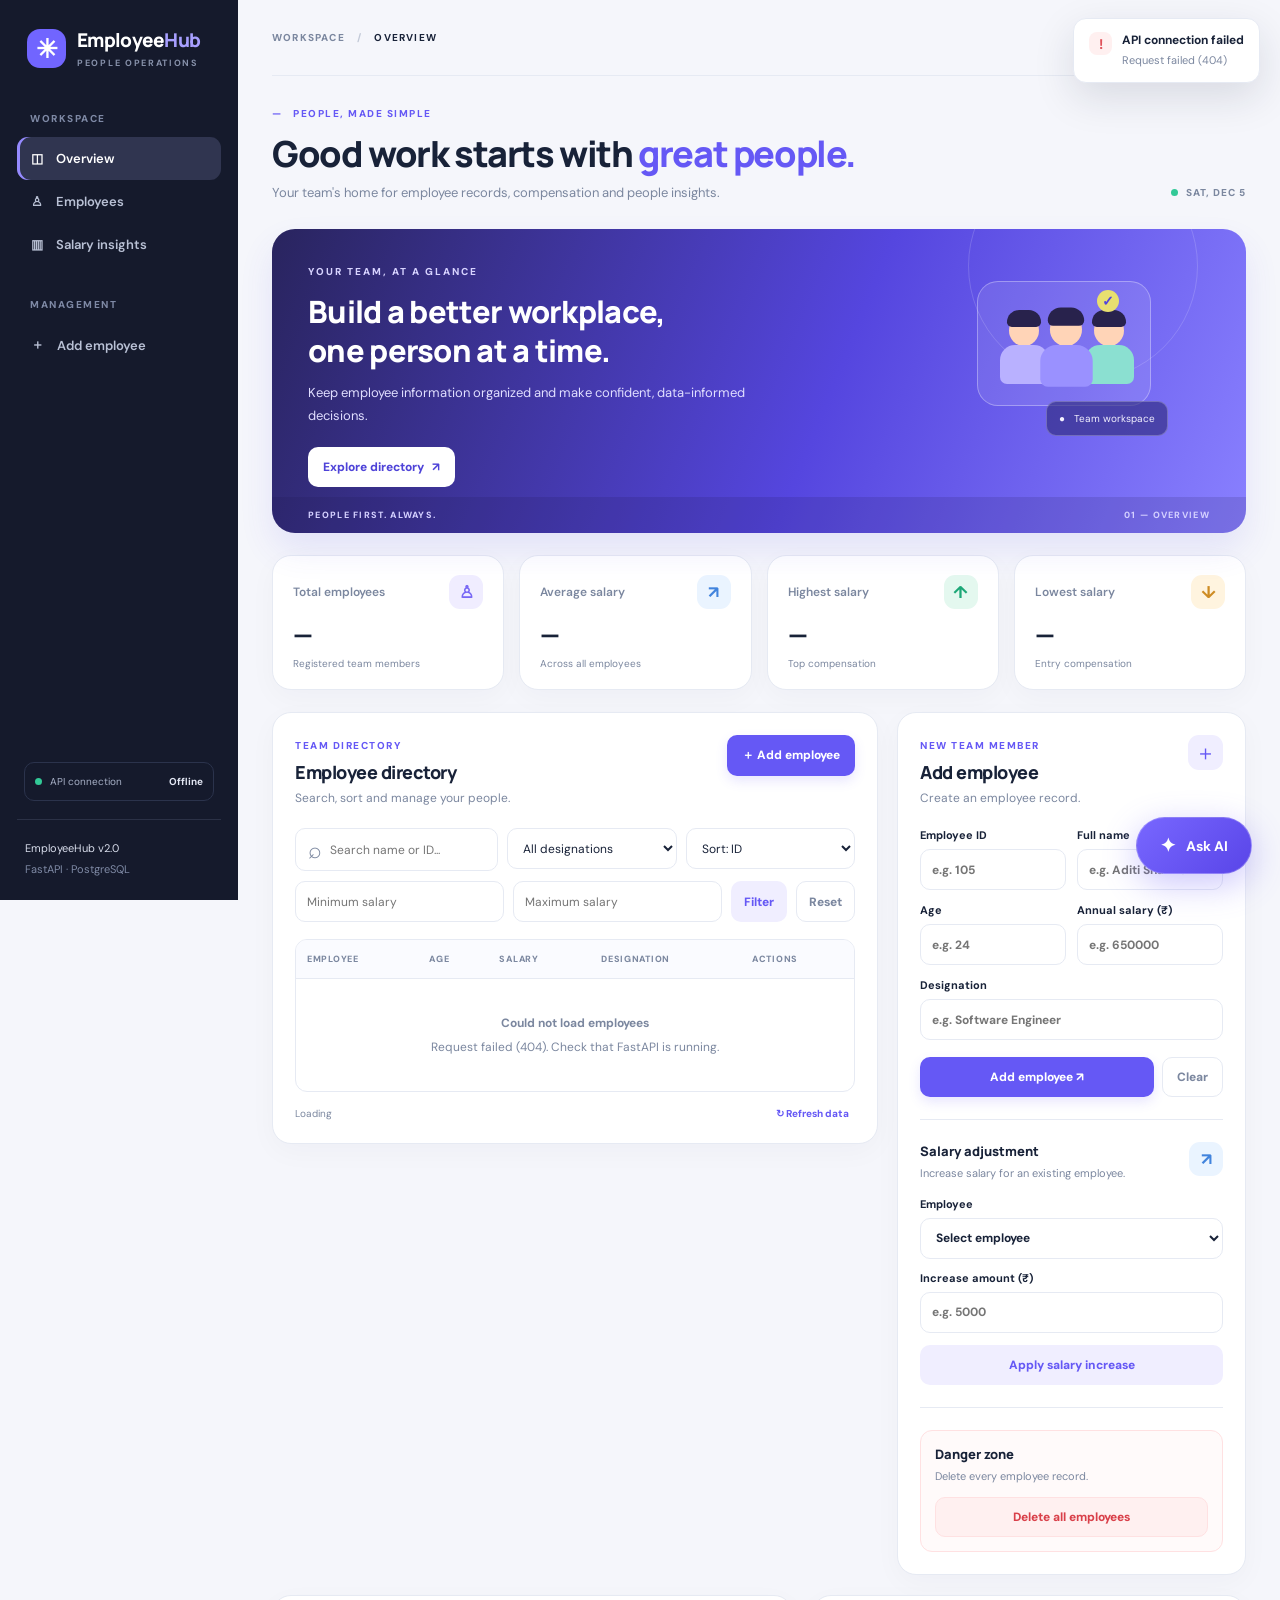
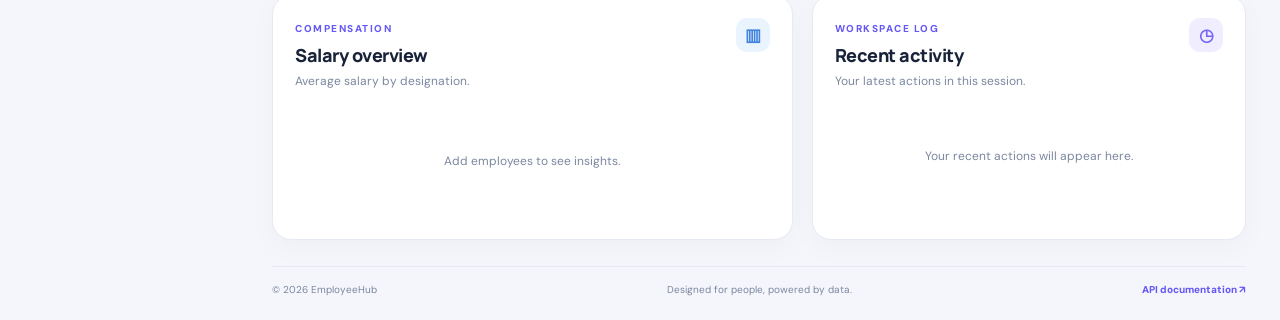
==== commit 457361fe: "Added Chatbot" ====
--- a/templates/index.html
+++ b/templates/index.html
@@ -4,16 +4,258 @@
     <meta charset="UTF-8">
     <meta name="viewport" content="width=device-width, initial-scale=1.0">
     <meta name="theme-color" content="#151a2c">
-
     <title>EmployeeHub — People Operations</title>
 
     <link rel="preconnect" href="https://fonts.googleapis.com">
     <link rel="preconnect" href="https://fonts.gstatic.com" crossorigin>
-
     <link href="https://fonts.googleapis.com/css2?family=DM+Sans:wght@400;500;600;700&family=Manrope:wght@500;600;700;800&display=swap"
           rel="stylesheet">
-
     <link rel="stylesheet" href="/static/styles.css">
+
+    <!-- Ensure the chatbot button stays visible -->
+    
+<style>
+    /* Floating AI assistant button */
+    #chat-toggle {
+        position: fixed !important;
+        right: 28px !important;
+        bottom: 26px !important;
+        z-index: 10000 !important;
+        display: inline-flex !important;
+        align-items: center;
+        justify-content: center;
+        gap: 10px;
+        padding: 15px 23px !important;
+        border: 1px solid #ffffff40 !important;
+        border-radius: 999px !important;
+        background: linear-gradient(135deg, #7867ff, #5945e8) !important;
+        color: #fff !important;
+        font: 700 14px "DM Sans", sans-serif !important;
+        box-shadow: 0 10px 35px #6558f555 !important;
+        cursor: pointer;
+        transition: transform .2s ease, box-shadow .2s ease;
+    }
+
+    #chat-toggle::before {
+        content: "✦";
+        font-size: 19px;
+    }
+
+    #chat-toggle:hover {
+        transform: translateY(-3px);
+        box-shadow: 0 14px 38px #6558f570 !important;
+    }
+
+    /* Compact floating assistant */
+    #chat-panel {
+        position: fixed !important;
+        right: 28px !important;
+        bottom: 94px !important;
+        z-index: 9999 !important;
+        display: flex;
+        flex-direction: column;
+        width: min(390px, calc(100vw - 32px)) !important;
+        height: min(540px, calc(100dvh - 125px)) !important;
+        min-height: 350px;
+        border: 1px solid #e5e2ff !important;
+        border-radius: 24px !important;
+        background: #ffffff !important;
+        color: #1d2440 !important;
+        box-shadow: 0 24px 80px #20204a30 !important;
+        overflow: hidden;
+        animation: assistant-enter .22s ease-out;
+    }
+
+    #chat-panel[hidden] {
+        display: none !important;
+    }
+
+    @keyframes assistant-enter {
+        from {
+            opacity: 0;
+            transform: translateY(12px) scale(.98);
+        }
+        to {
+            opacity: 1;
+            transform: translateY(0) scale(1);
+        }
+    }
+
+    /* Header */
+    .chat-header {
+        position: relative;
+        display: flex;
+        flex-direction: row !important;
+        align-items: center;
+        gap: 12px !important;
+        padding: 19px !important;
+        background: linear-gradient(135deg, #5141d9, #7966ff) !important;
+        color: white !important;
+    }
+
+    .chat-header::before {
+        content: "✦";
+        display: grid;
+        place-items: center;
+        flex-shrink: 0;
+        width: 43px;
+        height: 43px;
+        border: 1px solid #ffffff55;
+        border-radius: 15px;
+        background: #ffffff20;
+        font-size: 24px;
+    }
+
+    .chat-header strong {
+        display: block;
+        font: 800 15px "Manrope", sans-serif;
+        letter-spacing: -.3px;
+    }
+
+    .chat-header span {
+        display: block;
+        margin-top: 5px;
+        color: #e8e4ff;
+        font-size: 11px;
+    }
+
+    /* Conversation area */
+    #chat-messages {
+        display: flex;
+        flex-direction: column;
+        flex: 1;
+        min-height: 0;
+        gap: 7px;
+        overflow-y: auto;
+        padding: 18px 15px !important;
+        background: #fbfaff;
+        scrollbar-width: thin;
+        scrollbar-color: #d8d1ff transparent;
+    }
+
+    .chat-message {
+        max-width: 88%;
+        margin: 3px 0 !important;
+        padding: 12px 14px !important;
+        border-radius: 17px !important;
+        font: 400 13px/1.65 "DM Sans", sans-serif;
+        overflow-wrap: anywhere;
+    }
+
+    .chat-message p {
+        margin: 0 !important;
+        white-space: pre-wrap;
+    }
+
+    .chat-message.assistant {
+        align-self: flex-start;
+        margin-right: auto !important;
+        border: 1px solid #eeebff;
+        border-bottom-left-radius: 5px !important;
+        background: #fff !important;
+        color: #303650 !important;
+        box-shadow: 0 3px 12px #34266a08;
+    }
+
+    .chat-message.user {
+        align-self: flex-end;
+        margin-left: auto !important;
+        border: none;
+        border-bottom-right-radius: 5px !important;
+        background: #6558f5 !important;
+        color: white !important;
+    }
+
+    .chat-message small {
+        display: block;
+        margin-top: 9px;
+        color: #7771a2 !important;
+        font-size: 10px;
+        line-height: 1.5;
+    }
+
+    /* Input area */
+    #chat-form {
+        display: flex;
+        align-items: center;
+        gap: 9px;
+        padding: 13px !important;
+        border-top: 1px solid #eeebf7 !important;
+        background: white;
+    }
+
+    #chat-input {
+        flex: 1;
+        min-width: 0;
+        height: 45px;
+        padding: 0 14px !important;
+        border: 1px solid #e4e1f1 !important;
+        border-radius: 14px !important;
+        outline: none;
+        background: #faf9ff !important;
+        color: #242642 !important;
+        font: 13px "DM Sans", sans-serif;
+        transition: border-color .2s, box-shadow .2s;
+    }
+
+    #chat-input:focus {
+        border-color: #8173ff !important;
+        box-shadow: 0 0 0 3px #7867ff18;
+    }
+
+    #chat-form button {
+        flex-shrink: 0;
+        height: 44px;
+        padding: 0 17px !important;
+        border: none !important;
+        border-radius: 13px !important;
+        background: #6558f5 !important;
+        color: white !important;
+        font: 700 12px "DM Sans", sans-serif;
+        cursor: pointer;
+        transition: background .2s, transform .2s;
+    }
+
+    #chat-form button:hover {
+        background: #5141d9 !important;
+        transform: translateY(-1px);
+    }
+
+    #chat-form button:disabled {
+        opacity: .55;
+        cursor: not-allowed;
+    }
+
+    #chat-input:disabled {
+        opacity: .7;
+    }
+
+    /* Small screens */
+    @media (max-width: 480px) {
+        #chat-toggle {
+            right: 16px !important;
+            bottom: 16px !important;
+        }
+
+        #chat-panel {
+            right: 12px !important;
+            bottom: 78px !important;
+            width: calc(100vw - 24px) !important;
+            height: min(540px, calc(100dvh - 100px)) !important;
+            border-radius: 20px !important;
+        }
+    }
+
+    @media (prefers-reduced-motion: reduce) {
+        #chat-panel,
+        #chat-toggle,
+        #chat-form button {
+            animation: none !important;
+            transition: none !important;
+        }
+    }
+</style>
+
 </head>
 
 <body>
@@ -45,7 +287,7 @@
 
         <div class="nav-label spaced">MANAGEMENT</div>
 
-        <button class="nav-link" id="navAdd">
+        <button class="nav-link" id="navAdd" type="button">
             ＋ <span>Add employee</span>
         </button>
 
@@ -58,17 +300,16 @@
 
             <div class="side-foot">
                 EmployeeHub v2.0<br>
-                <span>FastAPI · SQLite</span>
+                <span>FastAPI · PostgreSQL</span>
             </div>
         </div>
     </aside>
 
-    <!-- Main content -->
+    <!-- Main dashboard -->
     <main class="main">
-
         <header class="topbar">
             <button class="icon-btn mobile-menu" id="menuToggle"
-                    aria-label="Toggle navigation">☰</button>
+                    type="button" aria-label="Toggle navigation">☰</button>
 
             <div class="crumb">
                 WORKSPACE <span>/</span>
@@ -77,8 +318,9 @@
 
             <div class="top-actions">
                 <button class="icon-btn" id="themeToggle"
-                        title="Toggle dark mode">☾</button>
-                <button class="profile-btn" id="profileButton">EH</button>
+                        type="button" title="Toggle dark mode">☾</button>
+                <button class="profile-btn" id="profileButton"
+                        type="button">EH</button>
             </div>
         </header>
 
@@ -86,16 +328,8 @@
         <section class="page-head" id="overview">
             <div>
                 <div class="eyebrow">— &nbsp; PEOPLE, MADE SIMPLE</div>
-
-                <h1>
-                    Good work starts with
-                    <em>great people.</em>
-                </h1>
-
-                <p>
-                    Your team's home for employee records,
-                    compensation and people insights.
-                </p>
+                <h1>Good work starts with <em>great people.</em></h1>
+                <p>Your team's home for employee records, compensation and people insights.</p>
             </div>
 
             <span class="today">
@@ -104,36 +338,25 @@
             </span>
         </section>
 
-        <!-- Hero -->
+        <!-- Hero banner -->
         <section class="hero">
             <div class="hero-text">
                 <span class="hero-kicker">YOUR TEAM, AT A GLANCE</span>
-
-                <h2>
-                    Build a better workplace,<br>
-                    one person at a time.
-                </h2>
-
-                <p>
-                    Keep employee information organized and make
-                    confident, data-informed decisions.
-                </p>
-
-                <button class="btn light" id="explore">
+                <h2>Build a better workplace,<br>one person at a time.</h2>
+                <p>Keep employee information organized and make confident, data-informed decisions.</p>
+                <button class="btn light" id="explore" type="button">
                     Explore directory <b>↗</b>
                 </button>
             </div>
 
             <div class="hero-art" aria-hidden="true">
                 <div class="art-ring"></div>
-
                 <div class="art-card">
                     <span class="figure f1"><i></i><b></b></span>
                     <span class="figure f2"><i></i><b></b></span>
                     <span class="figure f3"><i></i><b></b></span>
                     <span class="check">✓</span>
                 </div>
-
                 <div class="float-tag">● &nbsp; Team workspace</div>
             </div>
 
@@ -184,7 +407,6 @@
 
         <!-- Employee directory and management -->
         <section class="main-grid">
-
             <article class="panel directory" id="employees">
                 <div class="panel-head">
                     <div>
@@ -192,18 +414,15 @@
                         <h2>Employee directory</h2>
                         <p>Search, sort and manage your people.</p>
                     </div>
-
-                    <button class="btn primary" id="addTop">
+                    <button class="btn primary" id="addTop" type="button">
                         ＋ Add employee
                     </button>
                 </div>
 
-                <!-- Search, designation and sorting -->
                 <div class="filters">
                     <label class="search">
                         ⌕
-                        <input id="search"
-                               placeholder="Search name or ID..."
+                        <input id="search" placeholder="Search name or ID..."
                                type="search">
                     </label>
 
@@ -220,19 +439,15 @@
                     </select>
                 </div>
 
-                <!-- Salary filters -->
                 <div class="filters secondary">
                     <input id="minSalary" type="number" min="0"
                            placeholder="Minimum salary">
-
                     <input id="maxSalary" type="number" min="0"
                            placeholder="Maximum salary">
-
-                    <button class="btn soft" id="filterBtn">Filter</button>
-                    <button class="btn ghost" id="resetBtn">Reset</button>
-                </div>
-
-                <!-- Employee table -->
+                    <button class="btn soft" id="filterBtn" type="button">Filter</button>
+                    <button class="btn ghost" id="resetBtn" type="button">Reset</button>
+                </div>
+
                 <div class="table-wrap">
                     <table>
                         <thead>
@@ -244,12 +459,9 @@
                                 <th>ACTIONS</th>
                             </tr>
                         </thead>
-
                         <tbody id="rows">
                             <tr>
-                                <td colspan="5" class="empty">
-                                    Loading employees…
-                                </td>
+                                <td colspan="5" class="empty">Loading employees…</td>
                             </tr>
                         </tbody>
                     </table>
@@ -257,7 +469,7 @@
 
                 <div class="table-foot">
                     <span id="resultCount">Loading</span>
-                    <button id="refresh" class="link-btn">
+                    <button id="refresh" class="link-btn" type="button">
                         ↻ Refresh data
                     </button>
                 </div>
@@ -271,7 +483,6 @@
                         <h2 id="formTitle">Add employee</h2>
                         <p id="formSub">Create an employee record.</p>
                     </div>
-
                     <span class="form-icon">＋</span>
                 </div>
 
@@ -291,16 +502,14 @@
 
                         <label>
                             Age
-                            <input id="employeeAge" type="number"
-                                   min="16" max="100"
+                            <input id="employeeAge" type="number" min="16" max="100"
                                    placeholder="e.g. 24" required>
                         </label>
 
                         <label>
                             Annual salary (₹)
-                            <input id="employeeSalary" type="number"
-                                   min="0" step=".01"
-                                   placeholder="e.g. 650000" required>
+                            <input id="employeeSalary" type="number" min="0"
+                                   step=".01" placeholder="e.g. 650000" required>
                         </label>
 
                         <label class="wide">
@@ -311,11 +520,9 @@
                     </div>
 
                     <div class="form-actions">
-                        <button class="btn primary" id="submitEmployee"
-                                type="submit">
+                        <button class="btn primary" id="submitEmployee" type="submit">
                             Add employee ↗
                         </button>
-
                         <button class="btn ghost" id="clearForm" type="button">
                             Clear
                         </button>
@@ -329,7 +536,6 @@
 
                 <div class="divider"></div>
 
-                <!-- Salary adjustment -->
                 <div class="small-head">
                     <div>
                         <h3>Salary adjustment</h3>
@@ -359,19 +565,17 @@
 
                 <div class="divider"></div>
 
-                <!-- Destructive action -->
                 <div class="danger">
                     <h3>Danger zone</h3>
                     <p>Delete every employee record.</p>
-
-                    <button class="btn danger-btn full" id="deleteAll">
+                    <button class="btn danger-btn full" id="deleteAll" type="button">
                         Delete all employees
                     </button>
                 </div>
             </aside>
         </section>
 
-        <!-- Insights -->
+        <!-- Salary insights and activity -->
         <section class="insights" id="insights">
             <article class="panel">
                 <div class="panel-head">
@@ -382,7 +586,6 @@
                     </div>
                     <span class="stat-icon blue">▥</span>
                 </div>
-
                 <div id="chart" class="chart">
                     <p class="empty">Add employees to see insights.</p>
                 </div>
@@ -397,11 +600,8 @@
                     </div>
                     <span class="stat-icon purple">◷</span>
                 </div>
-
                 <div id="activity" class="activity">
-                    <p class="empty">
-                        Your recent actions will appear here.
-                    </p>
+                    <p class="empty">Your recent actions will appear here.</p>
                 </div>
             </article>
         </section>
@@ -409,7 +609,7 @@
         <footer>
             <span>© <span id="year"></span> EmployeeHub</span>
             <span>Designed for people, powered by data.</span>
-            <a href="/docs" target="_blank">API documentation ↗</a>
+            <a href="/docs" target="_blank" rel="noopener">API documentation ↗</a>
         </footer>
     </main>
 </div>
@@ -418,17 +618,14 @@
 <div id="toasts" class="toasts" aria-live="polite"></div>
 
 <!-- Delete confirmation dialog -->
-<div id="confirm" class="overlay hidden"
-     role="dialog" aria-modal="true">
-
+<div id="confirm" class="overlay hidden" role="dialog" aria-modal="true">
     <div class="dialog">
         <span class="warning">!</span>
         <h2 id="confirmTitle">Are you sure?</h2>
         <p id="confirmText"></p>
-
         <div class="dialog-actions">
-            <button class="btn ghost" id="cancelConfirm">Cancel</button>
-            <button class="btn danger-btn" id="acceptConfirm">
+            <button class="btn ghost" id="cancelConfirm" type="button">Cancel</button>
+            <button class="btn danger-btn" id="acceptConfirm" type="button">
                 Confirm delete
             </button>
         </div>
@@ -436,11 +633,10 @@
 </div>
 
 <!-- Workspace profile dialog -->
-<div id="profile" class="overlay hidden"
-     role="dialog" aria-modal="true">
-
+<div id="profile" class="overlay hidden" role="dialog" aria-modal="true">
     <div class="dialog profile">
-        <button id="closeProfile" class="close">×</button>
+        <button id="closeProfile" class="close" type="button"
+                aria-label="Close profile">×</button>
 
         <span class="profile-logo">EH</span>
         <h2>EmployeeHub workspace</h2>
@@ -453,7 +649,7 @@
 
         <div class="profile-row">
             <span>Database</span>
-            <b>SQLite</b>
+            <b>Neon PostgreSQL</b>
         </div>
 
         <div class="profile-row">
@@ -461,12 +657,42 @@
             <b>FastAPI</b>
         </div>
 
-        <a class="btn soft full" href="/docs" target="_blank">
+        <a class="btn soft full" href="/docs" target="_blank" rel="noopener">
             Open API docs ↗
         </a>
     </div>
 </div>
 
+<!-- Existing dashboard JavaScript: keep this loaded once -->
 <script src="/static/app.js"></script>
+
+<!-- EmployeeHub AI chatbot -->
+<button id="chat-toggle" type="button"
+        aria-label="Open EmployeeHub AI assistant">
+    Ask AI
+</button>
+
+<section id="chat-panel" hidden aria-label="EmployeeHub AI assistant">
+    <header class="chat-header">
+        <strong>EmployeeHub AI</strong>
+        <span>Employee data + HR knowledge</span>
+    </header>
+
+    <div id="chat-messages" aria-live="polite">
+        <div class="chat-message assistant">
+            <p>Hi! Ask me about employee statistics or available HR policies.</p>
+        </div>
+    </div>
+
+    <form id="chat-form">
+        <input id="chat-input" type="text" maxlength="2000"
+               placeholder="Ask a question..."
+               aria-label="Your question" required>
+        <button type="submit">Send</button>
+    </form>
+</section>
+
+<!-- Chatbot JavaScript: keep this loaded once -->
+<script src="/static/chatbot.js" defer></script>
 </body>
 </html>
--- a/static/styles.css
+++ b/static/styles.css
@@ -1429,4 +1429,117 @@
         scroll-behavior: auto !important;
         transition: none !important;
     }
-}+}
+
+/* EmployeeHub AI chatbot */
+#chat-toggle {
+  position: fixed;
+  right: 24px;
+  bottom: 24px;
+  z-index: 1000;
+  border: none;
+  border-radius: 24px;
+  padding: 13px 20px;
+  background: #6558f5;
+  color: white;
+  cursor: pointer;
+  box-shadow: 0 4px 16px #0002;
+}
+
+#chat-panel {
+  position: fixed;
+  right: 24px;
+  bottom: 84px;
+  z-index: 1000;
+  display: flex;
+  flex-direction: column;
+  width: min(360px, calc(100vw - 32px));
+  height: 470px;
+  max-height: calc(100vh - 120px);
+  background: var(--card, white);
+  color: var(--text, #202124);
+  border: 1px solid var(--border, #ddd);
+  border-radius: 14px;
+  box-shadow: 0 8px 30px #0002;
+  overflow: hidden;
+}
+
+#chat-panel[hidden] {
+  display: none;
+}
+
+.chat-header {
+  display: flex;
+  flex-direction: column;
+  gap: 4px;
+  padding: 14px;
+  background: #6558f5;
+  color: white;
+}
+
+.chat-header span,
+.chat-message small {
+  font-size: 12px;
+}
+
+#chat-messages {
+  flex: 1;
+  min-height: 0;
+  overflow-y: auto;
+  padding: 12px;
+}
+
+.chat-message {
+  margin: 10px 0;
+  padding: 10px 12px;
+  border-radius: 10px;
+  overflow-wrap: anywhere;
+}
+
+.chat-message p {
+  margin: 0;
+  white-space: pre-wrap;
+}
+
+.chat-message.user {
+  margin-left: 30px;
+  background: #e8efff;
+  color: #182238;
+}
+
+.chat-message.assistant {
+  margin-right: 20px;
+  background: var(--soft, #f2f3f5);
+}
+
+.chat-message small {
+  display: block;
+  margin-top: 8px;
+  color: var(--muted, #555);
+}
+
+#chat-form {
+  display: flex;
+  gap: 8px;
+  padding: 10px;
+  border-top: 1px solid var(--border, #ddd);
+}
+
+#chat-input {
+  min-width: 0;
+  flex: 1;
+  padding: 10px;
+  border: 1px solid var(--border, #ccc);
+  border-radius: 8px;
+  background: var(--card, white);
+  color: var(--text, #202124);
+}
+
+#chat-form button {
+  padding: 10px 12px;
+  border: none;
+  border-radius: 8px;
+  background: #6558f5;
+  color: white;
+  cursor: pointer;
+}
